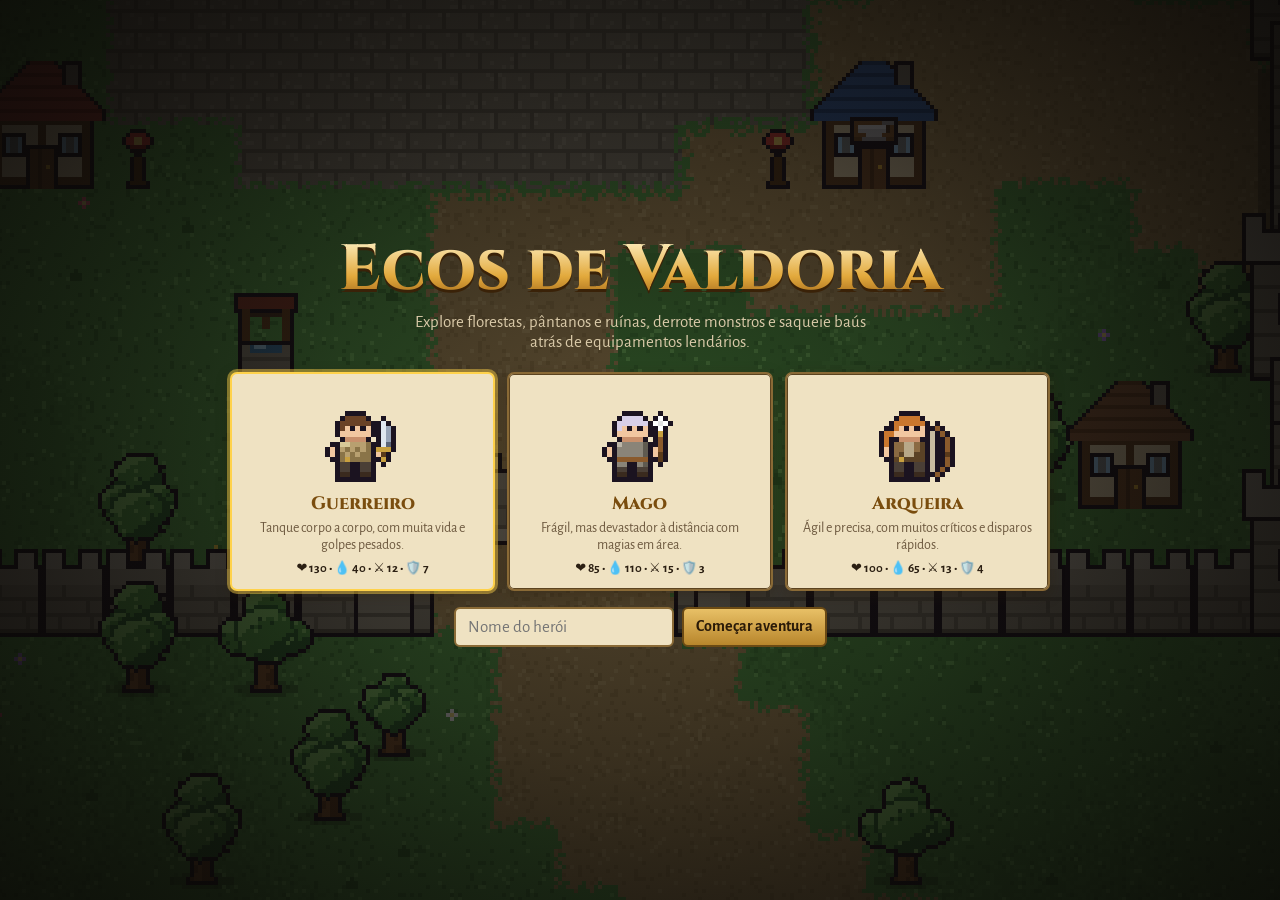
==== index.html @ 2e3dfa40 "Mapa do mundo (tecla M) Janela com os mapas de fora lado a lado, nome, nível, chefes e trilhas entre" ====
<!DOCTYPE html>
<html lang="pt-BR">
<head>
<meta charset="utf-8">
<meta name="viewport" content="width=device-width, initial-scale=1, viewport-fit=cover, user-scalable=no">
<title>Ecos de Valdoria</title>
<link rel="preconnect" href="https://fonts.googleapis.com"><link rel="preconnect" href="https://fonts.gstatic.com" crossorigin>
<link href="https://fonts.googleapis.com/css2?family=Cinzel:wght@600;800&family=Alegreya+Sans:wght@400;500;700;800&family=Pixelify+Sans:wght@500;700&display=swap" rel="stylesheet">
<link rel="stylesheet" href="css/estilo.css">
<link rel="manifest" href="manifest.json"><meta name="theme-color" content="#120e0b">
<link rel="icon" type="image/png" href="icones/favicon-32.png"><link rel="apple-touch-icon" href="icones/icone-apple-180.png">
<meta name="mobile-web-app-capable" content="yes"><meta name="apple-mobile-web-app-capable" content="yes"><meta name="apple-mobile-web-app-status-bar-style" content="black-translucent"><meta name="apple-mobile-web-app-title" content="Valdoria">
<script>/* modo de teste (index.html?teste, ?medir para o medidor de equilíbrio, ?mapa para o mapa-múndi): anota erros desde o carregamento */if(/[?&](teste|medir|mapa)\b/.test(location.search)){window.__errs=[];addEventListener('error',e=>__errs.push(e.message+' ('+(e.filename||'').split('/').pop()+':'+e.lineno+')'));}</script>
</head>
<body>
<div id="game">
<canvas id="cv"></canvas><div id="vinheta"></div>
<div id="hud" class="hidden">
 <div id="pframe" class="frame"><canvas id="portrait" width="16" height="16"></canvas>
  <div class="pinfo"><div class="pname"><span id="pName"></span> <small>Nv <b id="pLvl">1</b> · Classe <b id="pJob">1</b> • <span id="pTitle"></span></small></div>
   <div class="bar hp"><i id="hpFill"></i><span id="hpTxt"></span></div>
   <div class="bar mp"><i id="mpFill"></i><span id="mpTxt"></span></div>
   <div class="bar xp" title="Experiência de Base"><i id="xpFill"></i></div>
   <div class="bar xp jxp" title="Experiência de Classe"><i id="jxpFill"></i></div></div></div>
 <div id="tframe" class="frame hidden"><div class="tname" id="tName"></div><div class="bar hp"><i id="tFill"></i><span id="tTxt"></span></div></div>
 <div id="mapbox" class="frame"><canvas id="mini" width="360" height="270"></canvas><div id="zoneName"></div></div>
 <div id="log"></div>
 <div id="tonics"></div>
 <div id="quest" class="frame hidden"></div>
 <button id="prompt" class="frame hidden"></button>
 <div id="joy"><div id="joyBase"><i id="joyKnob"></i></div></div>
 <div id="hotbar" class="frame"></div>
 <div id="side"><div id="goldBox" class="frame">🪙 <span id="gold">0</span></div>
  <button class="frame ib" id="bagBtn" aria-label="Bolsa">🎒<small>I</small></button>
  <button class="frame ib" id="treeBtn" aria-label="Árvore de habilidades">🌟<small>T</small><b id="treeBadge" class="badge"></b></button>
  <button class="frame ib" id="attrBtn" aria-label="Atributos">📊<small>P</small><b id="attrBadge" class="badge"></b></button>
  <button class="frame ib" id="diaBtn" aria-label="Diário de missões">📜<small>J</small><b id="diaBadge" class="badge"></b></button>
  <button class="frame ib" id="mundoBtn" aria-label="Mapa do mundo">🗺<small>M</small></button>
  <button class="frame ib" id="helpBtn" aria-label="Ajuda">❓</button></div>
 <div id="banner"><b id="bT"></b><span id="bS"></span></div>
 <div id="tip" class="frame hidden"></div>
</div>

<div id="bag" class="panel frame hidden">
 <div class="phead"><h2>Personagem e bolsa</h2><button class="x" data-close="bag" aria-label="Fechar">✕</button></div>
 <div class="bagbody">
  <div id="bagLeft"><div class="tabs dollTabs"><button class="btn sm tab on" data-dv="eq">Equipados</button><button class="btn sm tab" data-dv="st">Status</button></div><div class="doll">
    <div></div><button class="slot" data-eq="elmo"></button><div></div>
    <button class="slot" data-eq="arma"></button><div class="big"><img id="dollImg" alt=""></div><button class="slot" data-eq="anel"></button>
    <div></div><div></div>
    <div></div><button class="slot" data-eq="peito"></button><div></div>
   </div>
   <div class="doll" style="grid-template-rows:58px;margin-top:6px"><div></div><button class="slot" data-eq="botas"></button><div></div></div>
   <div class="stats" id="statsBox"></div></div>
  <div><div class="tabs" id="bagTabs"><button class="btn sm tab" data-tab="uso">Consumíveis</button><button class="btn sm tab" data-tab="equip">Equipamentos</button><button class="btn sm tab" data-tab="etc">Itens</button></div>
   <div class="bar wt" title="Peso: acima de 50% você não regenera; acima de 90% não luta"><i id="wFill"></i><span id="wTxt"></span></div>
   <div class="invhead"><span id="invCount"></span><button class="btn sm" id="sortBtn">Organizar</button></div>
   <div class="grid" id="invGrid"></div>
   <div class="detail" id="detail"></div></div>
 </div>
</div>

<div id="shop" class="panel frame hidden">
 <div class="phead"><h2>Mercador Bento</h2><button class="x" data-close="shop" aria-label="Fechar">✕</button></div>
 <p class="flav">"Poções frescas e ouro justo pelo seu saque, aventureiro!"</p>
 <div class="shoprow"><span>🧪 Poção de vida<br><small>Recupera 45% da vida</small></span><button class="btn sm" data-buy="hp,1">20g</button><button class="btn sm" data-buy="hp,5">5 por 90g</button></div>
 <div class="shoprow"><span>💧 Poção de mana<br><small>Recupera 45% da mana</small></span><button class="btn sm" data-buy="mp,1">20g</button><button class="btn sm" data-buy="mp,5">5 por 90g</button></div>
 <div class="shoprow"><button class="btn" data-sell="0">Vender itens comuns</button><button class="btn" data-sell="1">Vender comuns e incomuns</button></div>
 <div class="shoprow"><button class="btn" id="sellMats">Vender todos os materiais</button></div>
 <div class="shoprow"><button class="btn gold" id="shopBag">Abrir a bolsa para vender um item</button></div>
</div>

<div id="help" class="panel frame hidden">
 <div class="phead"><h2>Como jogar</h2><button class="x" data-close="help" aria-label="Fechar">✕</button></div>
 <ul>
  <li><kbd>WASD</kbd> ou setas para andar, ou clique/toque no chão</li>
  <li>Clique num monstro para atacar; <kbd>Espaço</kbd> ataca o mais próximo</li>
  <li><kbd>1</kbd> a <kbd>6</kbd> habilidades • <kbd>Tab</kbd> troca de alvo</li>
  <li><kbd>Q</kbd> poção de vida • <kbd>R</kbd> poção de mana</li>
  <li><kbd>E</kbd> abre baús e fala com o mercador</li>
  <li>Na <b>Guilda de Valdor</b>, o mural tem missões: traga materiais dos monstros e ganhe ouro e XP</li>
  <li>No bar da Guilda, a <b>taverneira</b> vende tônicos: +5 num atributo por 10 minutos</li>
  <li>A bolsa tem 3 abas e um limite de <b>peso</b>: acima de 50% você não regenera, acima de 90% não luta</li>
  <li><kbd>T</kbd> árvore de habilidades • <kbd>P</kbd> atributos • <kbd>I</kbd> bolsa • <kbd>J</kbd> diário de missões • <kbd>M</kbd> mapa do mundo • <kbd>Esc</kbd> fecha janelas</li>
  <li>Dois níveis: o de <b>Base</b> dá pontos de atributo (P) e o de <b>Classe</b> dá pontos de habilidade (T)</li>
 </ul>
 <p>Quanto mais longe da vila, mais fortes os monstros e melhores os baús. Os baús dourados no minimapa guardam saque. Cuidado: alguns baús mordem. No canto nordeste dorme o Wyrm Carmesim.</p>
 <p>Círculos vermelhos no chão avisam golpes fortes: saia de dentro deles. O progresso é salvo neste navegador.</p>
 <p class="toqueonly">No celular: arraste o polegar no canto esquerdo para andar e toque nos botões redondos à direita para atacar e usar habilidades. Tocar no chão ou num monstro também funciona.</p>
 <div class="ctlrow"><b>Controles</b><button class="btn sm" data-ctl="auto">Automático</button><button class="btn sm" data-ctl="toque">Toque</button><button class="btn sm" data-ctl="teclado">Teclado e mouse</button><button class="btn sm" id="fullBtn">Tela cheia</button></div>
 <p class="toqueonly">Para instalar o jogo como um app (ícone na tela inicial, tela cheia e funciona sem internet): no Android, toque em <b>Instalar</b> abaixo ou no menu ⋮ do navegador → <b>Instalar app</b>; no iPhone, toque em <b>Compartilhar</b> → <b>Adicionar à Tela de Início</b>.</p>
 <p><button class="btn sm gold hidden" data-inst>📲 Instalar o jogo</button></p>
 <div class="ctlrow"><b>Qualidade</b><button class="btn sm" data-qual="auto">Automática</button><button class="btn sm" data-qual="alta">Alta</button><button class="btn sm" data-qual="leve">Leve (celular simples)</button></div>
</div>
<div id="girar" class="overlay"><div><b>↻</b>Gire o celular para jogar deitado</div></div>

<div id="tree" class="panel frame hidden"><div class="phead"><h2>Árvore de habilidades</h2><span id="treePts" class="pts"></span><button class="x" data-close="tree" aria-label="Fechar">✕</button></div><div id="treeTabs" class="tabs"></div><div id="treeBody"></div><div id="treeDet" class="detail"></div></div>
<div id="board" class="panel frame hidden"><div class="phead"><h2>Mural de Missões</h2><button class="x" data-close="board" aria-label="Fechar">✕</button></div><div id="boardBody"></div></div>
<div id="smith" class="panel frame hidden"><div class="phead"><h2>Ferreiro Gorvan</h2><button class="x" data-close="smith" aria-label="Fechar">✕</button></div><div id="smithBody"></div></div>
<div id="mundo" class="panel frame hidden"><div class="phead"><h2>Mapa do mundo</h2><button class="x" data-close="mundo" aria-label="Fechar">✕</button></div><p id="mundoAqui" class="flav"></p><div id="mundoRol"><div class="mwrap"><canvas id="mundoCv"></canvas><i id="mundoPin"></i></div></div><p id="mundoInfo"></p></div>
<div id="diario" class="panel frame hidden"><div class="phead"><h2>Diário de missões</h2><button class="x" data-close="diario" aria-label="Fechar">✕</button></div><div id="diarioTabs" class="tabs"></div><div id="diarioBody"></div></div>
<div id="pedido" class="panel frame hidden"><div class="phead"><h2>Pedido</h2><button class="x" data-close="pedido" aria-label="Fechar">✕</button></div><div id="pedidoBody"></div></div>
<div id="taverna" class="panel frame hidden"><div class="phead"><h2>Bar da Brígida</h2><button class="x" data-close="taverna" aria-label="Fechar">✕</button></div><div id="tavernaBody"></div></div>
<div id="attr" class="panel frame hidden"><div class="phead"><h2>Atributos</h2><span id="attrPts" class="pts"></span><button class="x" data-close="attr" aria-label="Fechar">✕</button></div><div id="attrBody"></div></div>
<div id="mentor" class="panel frame hidden"><div class="phead"><h2>Mestra Elara</h2><button class="x" data-close="mentor" aria-label="Fechar">✕</button></div><div id="mentorBody"></div></div>
<div id="loading" class="hidden"><div class="ld"><small>Viajando para</small><b id="ldName"></b><span id="ldSub"></span><div class="ldbar"><i></i></div></div></div>
<div id="death" class="overlay hidden"><div class="startbox small"><h2>Você foi derrotado</h2><p id="deathTxt"></p><button id="respBtn" class="btn gold">Renascer na vila</button></div></div>

<div id="start" class="overlay"><div class="startbox">
 <h1 class="title">Ecos de Valdoria</h1>
 <p class="sub">Explore florestas, pântanos e ruínas, derrote monstros e saqueie baús atrás de equipamentos lendários.</p>
 <div id="contBox" class="frame hidden"></div>
 <div class="classes" id="classes"></div>
 <div class="namerow"><input id="nameIn" maxlength="14" placeholder="Nome do herói" autocomplete="off" aria-label="Nome do herói"><button id="goBtn" class="btn gold">Começar aventura</button></div>
 <p><button class="btn hidden" data-inst>📲 Instalar o jogo neste aparelho</button></p>
</div></div>
</div>
<script src="js/01-nucleo-sprites-e-mundo.js"></script>
<script src="js/02-jogador-monstros-e-combate.js"></script>
<script src="js/03-habilidades-e-especializacoes.js"></script>
<script src="js/04-arvore-e-mentora.js"></script>
<script src="js/05-boneco-em-camadas.js"></script>
<script src="js/06-guerreiro.js"></script>
<script src="js/07-arqueira.js"></script>
<script src="js/08-mapas-e-portais.js"></script>
<script src="js/09-regiao-pinheiral.js"></script>
<script src="js/10-chefes-mvp.js"></script>
<script src="js/11-caverna.js"></script>
<script src="js/12-inventario.js"></script>
<script src="js/13-guilda.js"></script>
<script src="js/14-valdor.js"></script>
<script src="js/15-casas.js"></script>
<script src="js/16-atributos.js"></script>
<script src="js/17-toque.js"></script>
<script src="js/18-desempenho.js"></script>
<script src="js/19-app.js"></script>
<script src="js/20-taverna.js"></script>
<script src="js/21-arcadia.js"></script>
<script src="js/22-cabana-kaya.js"></script>
<script src="js/23-testes-dev.js"></script>
<script src="js/24-gente-das-cidades.js"></script>
<script src="js/25-sahrem.js"></script>
<script src="js/26-monstros.js"></script>
<script src="js/27-rei-sethkar.js"></script>
<script src="js/28-pedidos.js"></script>
<script src="js/29-diario.js"></script>
<script src="js/30-mapa-mundo.js"></script>
<script src="js/99-interface-e-inicio.js"></script>
<script>if(window.__errs){const s=document.createElement('script');s.src=/[?&]medir\b/.test(location.search)?'tests/medidor.js':/[?&]mapa\b/.test(location.search)?'tests/mapa-mundi.js':'tests/smoke.js';document.body.append(s);}</script>
</body>
</html>
---- css/estilo.css ----
:root{--bg:#120e0b;--panel:#efe2c2;--panel2:#e2d1a8;--edge:#8a6a36;--edge2:#5b4320;--gold:#7a4d0e;--text:#2b1f12;--muted:#6e5a40;--slot:#d8c595;--slotedge:#9a7b48;--shadow:rgba(40,25,10,.35);
--r0:#555;--r1:#1c8a34;--r2:#1f5fc4;--r3:#8a2fc4;--r4:#c05e00;
box-sizing:border-box;padding-top:env(safe-area-inset-top,0px);padding-bottom:env(safe-area-inset-bottom,0px);}
@media (prefers-color-scheme:dark){:root:not([data-theme="light"]){--panel:#231a13;--panel2:#18120d;--edge:#9a7a3e;--edge2:#3a2a14;--gold:#e8c479;--text:#efe4cf;--muted:#a8977c;--slot:#120d09;--slotedge:#4b3a22;--shadow:rgba(0,0,0,.55);--r0:#e2e2e2;--r1:#3ddc5a;--r2:#5aa6ff;--r3:#c566ff;--r4:#ff9a1f;}}
:root[data-theme="dark"]{--panel:#231a13;--panel2:#18120d;--edge:#9a7a3e;--edge2:#3a2a14;--gold:#e8c479;--text:#efe4cf;--muted:#a8977c;--slot:#120d09;--slotedge:#4b3a22;--shadow:rgba(0,0,0,.55);--r0:#e2e2e2;--r1:#3ddc5a;--r2:#5aa6ff;--r3:#c566ff;--r4:#ff9a1f;}
html{scroll-padding-top:env(safe-area-inset-top,0px)}
html,body{height:100%;margin:0;overflow:hidden;background:var(--bg);font-family:"Alegreya Sans",system-ui,sans-serif;color:var(--text)}
*{box-sizing:border-box}
#game{position:relative;width:100%;height:100%;overflow:hidden;touch-action:none;user-select:none;-webkit-user-select:none}
#cv{position:absolute;inset:0;width:100%;height:100%;display:block}
.hidden{display:none!important}
.frame{background:var(--panel);border:2px solid var(--edge);box-shadow:inset 0 0 0 1px var(--edge2),0 4px 14px var(--shadow);border-radius:7px}
button{font:inherit;color:inherit;cursor:pointer}
button:focus-visible,input:focus-visible{outline:2px solid #ffd24a;outline-offset:2px}
.btn{background:var(--panel2);border:2px solid var(--edge);border-radius:6px;padding:7px 12px;font-weight:700}
.btn:hover{filter:brightness(1.12)}
.btn.gold{background:linear-gradient(#e8c066,#b8862c);color:#2a1a08;border-color:#6b4a14}
.btn.sm{padding:4px 9px;font-size:14px}
.btn:disabled{opacity:.45;cursor:default}
/* HUD */
#pframe{position:absolute;left:10px;top:10px;display:flex;gap:8px;padding:7px;width:min(310px,62vw);z-index:5}
#portrait{width:52px;height:52px;image-rendering:pixelated;background:var(--slot);border:2px solid var(--slotedge);border-radius:6px;flex:none}
.pinfo{flex:1;min-width:0}
.pname{font-family:Cinzel,serif;font-weight:800;font-size:14px;color:var(--gold);white-space:nowrap;overflow:hidden;text-overflow:ellipsis}
.pname small{font-family:"Alegreya Sans";color:var(--muted);font-weight:500}
.bar{position:relative;height:14px;margin-top:3px;background:rgba(0,0,0,.5);border:1px solid #000;border-radius:3px;overflow:hidden}
.bar i{position:absolute;left:0;top:0;bottom:0;width:0;transition:width .15s}
.bar span{position:absolute;inset:0;text-align:center;font-size:11px;line-height:12px;color:#fff;font-weight:700;text-shadow:0 1px 2px #000}
.bar.hp i{background:linear-gradient(#f0625a,#a82020)} .bar.mp i{background:linear-gradient(#6aa4ff,#2446b0)}
.bar.xp{height:6px} .bar.xp i{background:linear-gradient(#ffd66a,#b07c10)}
.bar.jxp{margin-top:2px} .bar.jxp i{background:linear-gradient(#8fd0ff,#2a6ab0)}
#tframe{position:absolute;left:50%;top:10px;transform:translateX(-50%);width:min(260px,42vw);padding:6px 8px;z-index:5}
.tname{font-weight:800;font-size:14px;text-align:center;white-space:nowrap;overflow:hidden;text-overflow:ellipsis}
#mapbox{position:absolute;right:10px;top:10px;padding:5px;z-index:5}
#mini{display:block;width:180px;height:135px;border-radius:4px;background:#000}
#zoneName{font-family:Cinzel,serif;font-weight:600;font-size:12px;text-align:center;color:var(--gold);margin-top:3px}
#log{position:absolute;left:10px;bottom:84px;width:min(380px,64vw);font-size:14px;line-height:1.3;color:#f4ead6;text-shadow:0 1px 2px #000,0 0 3px #000;pointer-events:none;z-index:4}
#log div{transition:opacity 1.5s}#log div.old{opacity:0}
#hotbar{position:absolute;left:50%;bottom:10px;transform:translateX(-50%);display:flex;gap:5px;padding:5px;z-index:5}
.hs{position:relative;width:52px;height:52px;background:var(--slot);border:2px solid var(--slotedge);border-radius:7px;display:grid;place-items:center;font-size:25px;padding:0;overflow:hidden}
.hs .k{position:absolute;left:3px;top:1px;font-size:10px;font-weight:800;color:var(--gold)}
.hs .n{position:absolute;right:3px;bottom:1px;font-size:12px;font-weight:800;color:#fff;text-shadow:0 1px 2px #000}
.hs .cd{position:absolute;inset:0;display:grid;place-items:center;font:700 16px "Pixelify Sans",monospace;color:#fff;text-shadow:0 1px 2px #000}
.hs.nomana{filter:grayscale(.8) brightness(.7)} .hs.flash{animation:fl .3s}
@keyframes fl{50%{border-color:#ff4040}}
#side{position:absolute;right:10px;bottom:10px;display:flex;flex-direction:column;gap:6px;align-items:flex-end;z-index:5}
#goldBox{padding:4px 10px;font-weight:800;color:var(--gold)}
.ib{width:48px;height:48px;font-size:22px;padding:0;position:relative}
.ib small{position:absolute;right:3px;bottom:0;font-size:10px;color:var(--gold);font-weight:800}
#prompt{position:absolute;left:50%;bottom:78px;transform:translateX(-50%);padding:6px 14px;font-weight:800;z-index:6;white-space:nowrap}
#banner{position:absolute;left:0;right:0;top:20%;text-align:center;pointer-events:none;z-index:6;opacity:0}
#banner.show{animation:bn 3.2s ease forwards}
#banner b{display:block;font:800 clamp(26px,5vw,44px) Cinzel,serif;color:#ffe3a0;text-shadow:0 2px 0 #5a3a0a,0 0 18px rgba(0,0,0,.8)}
#banner span{font-size:16px;color:#f4ead6;text-shadow:0 1px 3px #000}
@keyframes bn{0%{opacity:0;transform:translateY(8px)}12%{opacity:1;transform:none}80%{opacity:1}100%{opacity:0}}
@media (prefers-reduced-motion:reduce){#banner.show{animation-duration:3.2s;animation-timing-function:steps(1)}}
/* panels */
.panel{position:absolute;z-index:30;top:50%;left:50%;transform:translate(-50%,-50%);width:min(740px,95vw);max-height:min(88vh,720px);overflow:auto;padding:12px 14px}
#shop,#help{width:min(380px,95vw)}
.phead{display:flex;align-items:center;justify-content:space-between;margin-bottom:8px}
.phead h2{font:800 20px Cinzel,serif;color:var(--gold);margin:0}
.x{background:none;border:0;font-size:20px;padding:4px 8px}
.bagbody{display:grid;grid-template-columns:230px 1fr;gap:14px}
.doll{display:grid;grid-template-columns:repeat(3,58px);grid-template-rows:repeat(4,58px);gap:6px;justify-content:center}
.doll .big{grid-column:2;grid-row:2/4;display:grid;place-items:center}
.doll .big img{width:58px;image-rendering:pixelated}
.slot{position:relative;background:var(--slot);border:2px solid var(--slotedge);border-radius:6px;display:grid;place-items:center;cursor:pointer;aspect-ratio:1;padding:0}
.slot img{width:78%;height:78%;image-rendering:pixelated;pointer-events:none}
.slot .ph{font-size:11px;color:var(--muted);text-align:center;line-height:1.1}
.slot .up{position:absolute;right:2px;top:0;color:#3ddc5a;font-size:12px;font-weight:900;text-shadow:0 1px 1px #000}
.slot.sel{outline:2px solid #ffd24a;outline-offset:1px}
.stats{margin-top:10px;font-size:14px;display:grid;grid-template-columns:1fr auto;gap:2px 10px}
.stats b{text-align:right}
.invhead{display:flex;justify-content:space-between;align-items:center;margin-bottom:6px;font-weight:700;color:var(--muted)}
.grid{display:grid;grid-template-columns:repeat(6,1fr);gap:5px}
.detail{margin-top:10px;min-height:120px;background:var(--panel2);border:1px solid var(--edge2);border-radius:6px;padding:8px 10px;font-size:14px}
.detail h3{margin:0 0 2px;font-size:17px}
.detail .meta{color:var(--muted);font-size:13px;margin-bottom:5px}
.detail .acts{display:flex;gap:6px;flex-wrap:wrap;margin-top:8px}
.pos{color:var(--r1);font-weight:700}.neg{color:#d23c3c;font-weight:700}
.r0{color:var(--r0)}.r1{color:var(--r1)}.r2{color:var(--r2)}.r3{color:var(--r3)}.r4{color:var(--r4)}
.flav{font-style:italic;color:var(--muted);margin:0 0 10px}
.shoprow{display:flex;align-items:center;gap:6px;justify-content:space-between;padding:7px 0;border-top:1px solid var(--edge2);flex-wrap:wrap}
.shoprow span{flex:1;min-width:150px}
#help ul{padding-left:18px;margin:6px 0;line-height:1.5}
kbd{background:var(--panel2);border:1px solid var(--edge);border-radius:4px;padding:0 5px;font-size:13px;font-weight:700}
/* overlays */
.overlay{position:absolute;inset:0;z-index:40;display:flex;align-items:center;justify-content:center;background:radial-gradient(ellipse at center,rgba(10,8,6,.55),rgba(10,8,6,.92));overflow:auto;padding:16px}
.startbox{width:min(820px,100%);text-align:center;color:#f4ead6}
.title{font:800 clamp(34px,7vw,64px)/1 Cinzel,serif;margin:0;background:linear-gradient(#fff1c4,#e2a93c 60%,#9a5f14);-webkit-background-clip:text;background-clip:text;color:transparent;filter:drop-shadow(0 3px 0 #3a2208)}
.sub{margin:10px auto 20px;max-width:52ch;color:#d9c9a8;font-size:17px}
.classes{display:grid;grid-template-columns:repeat(3,1fr);gap:12px;margin-bottom:16px}
.ccard{padding:12px;text-align:center;cursor:pointer;color:var(--text)}
.ccard img{width:96px;height:96px;image-rendering:pixelated}
.ccard h3{font:800 18px Cinzel,serif;margin:4px 0;color:var(--gold)}
.ccard p{font-size:14px;margin:0 0 6px;color:var(--muted)}
.ccard .cs{font-size:13px;font-weight:700}
.ccard.on{border-color:#ffd24a;box-shadow:0 0 0 3px rgba(255,210,74,.45),0 4px 14px var(--shadow)}
.namerow{display:flex;gap:8px;justify-content:center;flex-wrap:wrap}
.namerow input{font:inherit;font-size:17px;padding:8px 12px;border-radius:6px;border:2px solid var(--edge);background:var(--panel);color:var(--text);width:220px}
#contBox{margin:0 auto 16px;padding:12px;max-width:440px;color:var(--text)}
#contBox p{margin:0 0 8px}
.small h2{font:800 30px Cinzel,serif;color:#ff8a7a;margin:0 0 8px}
@media (max-width:700px){
 #mini{width:112px;height:84px}
 #tframe{top:auto;bottom:128px;left:50%}
 .hs{width:44px;height:44px;font-size:21px}
 #log{bottom:128px;font-size:13px;width:60vw}
 #prompt{bottom:66px}
 .bagbody{grid-template-columns:1fr}
 .classes{grid-template-columns:1fr}
 .ccard{display:grid;grid-template-columns:72px 1fr;text-align:left;gap:0 10px;align-items:center}
 .ccard img{width:64px;height:64px;grid-row:1/4}
 .ccard p{margin:0}
 #side{bottom:66px}
}
@media (min-width:1150px){#shop{left:24px;transform:translateY(-50%)}#bag{left:auto;right:24px;transform:translateY(-50%)}}
.badge{position:absolute;left:-6px;top:-6px;background:#d23c3c;color:#fff;border-radius:10px;font-size:11px;padding:0 5px;min-width:18px;line-height:18px;font-weight:800}
.badge:empty{display:none}
#quest{position:absolute;left:10px;top:92px;padding:6px 10px;font-size:13px;width:min(310px,62vw);z-index:5}
#quest b{color:var(--gold);font-family:Cinzel,serif}
.hs.empty{opacity:.45}
#tree{width:min(780px,95vw)}#mentor{width:min(560px,95vw)}
.pts{margin-left:auto;margin-right:8px;font-weight:800;color:var(--gold)}
.tabs{display:flex;gap:6px;flex-wrap:wrap;margin-bottom:6px}
.tab.on{background:linear-gradient(#e8c066,#b8862c);color:#2a1a08;border-color:#6b4a14}
.tier{margin:8px 0}.tier h4{margin:0 0 4px;font-size:13px;color:var(--muted);font-weight:700}
.nodes{display:grid;grid-template-columns:repeat(auto-fill,minmax(118px,1fr));gap:6px}
.node{display:flex;flex-direction:column;align-items:center;gap:2px;padding:8px 4px;background:var(--slot);border:2px solid var(--slotedge);border-radius:8px;text-align:center}
.node .ni{font-size:26px;line-height:1.1}.node .nn{font-size:13px;font-weight:700;line-height:1.1}.node .nr{font-size:12px;color:var(--muted);font-weight:800}
.node.has{border-color:#e8b43c}.node.can{box-shadow:0 0 0 2px rgba(61,220,90,.7)}.node.lock{opacity:.45}.node.sel{outline:2px solid #ffd24a;outline-offset:1px}
.node.pas{border-style:dashed}
.slots{display:flex;gap:4px;flex-wrap:wrap;align-items:center;margin-top:8px}
.slots .on{background:linear-gradient(#e8c066,#b8862c);color:#2a1a08}
.why{color:#d2663c;font-weight:700;margin-top:6px}
.spec{padding:10px 12px;margin:8px 0;background:var(--panel2);border:1px solid var(--edge2);border-radius:8px}
.spec h3{margin:0 0 2px;font:800 17px Cinzel,serif}.spec p{margin:4px 0}
.prog{height:10px;background:rgba(0,0,0,.35);border-radius:5px;overflow:hidden;margin:6px 0}.prog i{display:block;height:100%;background:linear-gradient(#ffd66a,#b07c10)}
@media (max-width:700px){.hs{width:36px;height:36px;font-size:18px}#hotbar{gap:3px;padding:4px}#quest{top:86px}}
#loading{position:absolute;inset:0;z-index:35;display:flex;align-items:center;justify-content:center;background:radial-gradient(ellipse at center,var(--ldc,#2a3a2a),#0b0907 75%);transition:opacity .3s;opacity:1}
#loading.out{opacity:0}
.ld{text-align:center;color:#f4ead6;width:min(420px,86vw)}.ld small{letter-spacing:.2em;text-transform:uppercase;color:#d9c9a8;font-size:13px}
.ld b{display:block;font:800 clamp(28px,6vw,44px) Cinzel,serif;color:#ffe3a0;text-shadow:0 2px 0 #3a2208;margin:6px 0}
.ld span{display:block;color:#d9c9a8;margin-bottom:16px}.ldbar{height:6px;background:rgba(0,0,0,.4);border-radius:3px;overflow:hidden}
.ldbar i{display:block;height:100%;width:100%;background:linear-gradient(90deg,#b07c10,#ffd66a);animation:ldb .8s ease-out}
@keyframes ldb{from{width:0}}
/* bolsa em abas e peso */
.bar.wt{height:16px;margin:0 0 6px} .bar.wt i{background:linear-gradient(#b8e07a,#5a8a2a)} .bar.wt span{line-height:14px}
.slot .qt{position:absolute;right:3px;bottom:1px;font-size:11px;font-weight:800;color:#fff;text-shadow:0 1px 2px #000,0 0 2px #000}
.ib.heavy{box-shadow:0 0 0 3px #ffb040} .ib.over{box-shadow:0 0 0 3px #ff4a3a}
/* mural de missões da Guilda */
#board{width:min(600px,95vw)}
#pedido{width:min(560px,95vw)} #pedido .mr{align-items:center;margin-top:4px} #pedido .pic{width:24px;height:24px;image-rendering:pixelated;vertical-align:middle}
.mcard{background:var(--panel2);border:1px solid var(--edge2);border-radius:6px;padding:8px 10px;margin-bottom:8px}
.mcard .mt{display:flex;justify-content:space-between;align-items:baseline;gap:8px;flex-wrap:wrap}
.mcard .mt b{font-family:Cinzel,serif;color:var(--gold)} .mcard small,.muted{color:var(--muted)}
.mcard p{margin:4px 0 6px;font-size:14px} .mcard .mr{display:flex;justify-content:space-between;gap:6px;flex-wrap:wrap;font-size:14px}
.mcard .acts{display:flex;gap:6px;justify-content:flex-end;margin-top:6px}
.mcard.pronta{border-color:#3ddc5a;box-shadow:0 0 0 1px #3ddc5a inset} .mcard.espera{opacity:.6}
/* nome da casa ao passar o mouse */
#tip{position:fixed;z-index:40;pointer-events:none;padding:3px 9px;font:700 14px Cinzel,serif;color:var(--gold);white-space:nowrap}
/* ferreiro */
#smith{width:min(520px,95vw)} #smith .detail div{margin:3px 0}
/* bar da Guilda e tônicos ativos (20); com tônico ativo, a prova da Elara (#quest) desce um pouco */
#taverna{width:min(520px,95vw)} .shoprow.ton img{width:32px;height:32px;image-rendering:pixelated}
#tonics{position:absolute;left:10px;top:92px;display:flex;gap:4px;flex-wrap:wrap;z-index:5;pointer-events:none}
#tonics span{background:rgba(20,12,8,.72);color:#ffe3a0;border:1px solid #6b4a14;border-radius:6px;padding:1px 6px;font:700 12px "Pixelify Sans",monospace}
#tonics:not(:empty)~#quest{top:116px}
@media (max-width:700px){#tonics{top:86px} #tonics:not(:empty)~#quest{top:110px}}
/* janela de atributos (16) */
#attr{width:min(560px,95vw)} #attr .stats{grid-template-columns:1fr auto 1fr auto} #attr .stats em,#attr .av em{color:var(--r1);font-style:normal;font-size:12px}
.attrs{display:flex;flex-direction:column;gap:4px}
.arow{display:flex;align-items:center;gap:6px;padding:5px 6px;border:1px solid var(--edge2);border-radius:6px;background:rgba(0,0,0,.2)}
.arow.main{border-color:var(--gold)} .arow .aic{font-size:20px;width:26px;text-align:center}
.arow .an{flex:1;display:flex;flex-direction:column;line-height:1.2} .arow .an small{color:var(--muted);font-size:12px} .arow .an b small{color:var(--gold)}
.arow .av{font-weight:800;font-size:18px;min-width:44px;text-align:right}
/* controles de toque (17): o body ganha a classe "toque" quando se joga com o dedo */
#joy,#girar,.toqueonly{display:none}
.ctlrow{display:flex;gap:6px;flex-wrap:wrap;align-items:center;margin-top:10px;padding-top:8px;border-top:1px solid var(--edge2)} .ctlrow b{margin-right:4px}
.ctlrow .on{background:linear-gradient(#e8c066,#b8862c);color:#2a1a08;border-color:#6b4a14}
#girar{z-index:60;background:#0b0907;text-align:center;color:#f4ead6;font:700 20px Cinzel,serif;white-space:normal} #girar div{max-width:80vw;line-height:1.3} #girar b{display:block;font-size:64px;color:#ffe3a0;animation:gir 2s ease-in-out infinite}
@keyframes gir{0%,30%{transform:rotate(0)}70%,100%{transform:rotate(90deg)}}
@media (orientation:portrait){body.toque #girar{display:flex}}
body.toque .toqueonly{display:block}
body.toque #joy{display:block;position:absolute;left:0;bottom:0;width:min(40vw,300px);height:min(62vh,280px);z-index:4;touch-action:none}
#joyBase{position:absolute;left:28px;bottom:28px;width:120px;height:120px;border-radius:50%;background:radial-gradient(rgba(255,240,210,.08),rgba(255,240,210,.22));border:2px solid rgba(255,230,180,.5);box-shadow:0 0 0 2px rgba(0,0,0,.3);pointer-events:none}
#joyKnob{position:absolute;left:30px;top:30px;width:56px;height:56px;border-radius:50%;background:radial-gradient(circle at 40% 35%,#f8e8c0,#b8862c);border:2px solid #1b1320;box-shadow:0 2px 6px rgba(0,0,0,.5)}
body.toque #hotbar{left:auto;right:10px;bottom:10px;transform:none;width:300px;height:300px;padding:0;background:none;border:0;box-shadow:none;pointer-events:none}
body.toque #hotbar .hs{position:absolute;width:56px;height:56px;border-radius:50%;font-size:26px;pointer-events:auto;touch-action:none;box-shadow:0 2px 6px rgba(0,0,0,.45)}
body.toque #hotbar .hs .k{display:none} body.toque #hotbar .hs.empty{opacity:.35}
body.toque #hotbar .hs[data-k="Espaço"]{right:0;bottom:0;width:84px;height:84px;font-size:38px}
body.toque #hotbar .hs[data-k="1"]{right:114px;bottom:23px} body.toque #hotbar .hs[data-k="2"]{right:85px;bottom:85px} body.toque #hotbar .hs[data-k="3"]{right:23px;bottom:114px}
body.toque #hotbar .hs[data-k="4"]{right:173px;bottom:57px} body.toque #hotbar .hs[data-k="5"]{right:131px;bottom:131px} body.toque #hotbar .hs[data-k="6"]{right:57px;bottom:173px}
body.toque #hotbar .hs[data-k="Q"]{right:246px;bottom:0;width:48px;height:48px} body.toque #hotbar .hs[data-k="R"]{right:246px;bottom:56px;width:48px;height:48px}
body.toque #mini{width:128px;height:96px}
body.toque #side{top:10px;bottom:auto;right:160px;flex-direction:row;align-items:center} body.toque .ib{width:44px;height:44px;font-size:20px} body.toque .ib small{display:none}
body.toque #tframe{top:84px;bottom:auto;width:min(220px,30vw)} body.toque #quest{width:min(280px,34vw)}
body.toque #log{left:max(33vw,170px);bottom:12px;width:min(320px,calc(100vw - max(33vw,170px) - 330px));font-size:13px} body.toque #prompt{bottom:110px}
/* janelas no modo toque (etapa 2): usam a altura toda, botões maiores e, com o celular deitado, os detalhes ficam ao lado da lista */
body.toque .panel{max-height:calc(100% - 12px);padding:10px 12px}
body.toque .x{min-width:44px;min-height:44px;font-size:24px}
body.toque .btn.sm{min-height:36px;padding:6px 12px}
body.toque .phead{margin-bottom:4px}
@media (orientation:landscape){
 body.toque #bag,body.toque #tree,body.toque #smith{width:min(860px,calc(100vw - 12px))}
 body.toque .bagbody{grid-template-columns:190px 1fr;gap:12px}
 body.toque .bagbody>div:last-child{display:grid;grid-template-columns:1fr minmax(210px,34%);column-gap:10px;align-content:start}
 body.toque #detail,body.toque #treeDet,body.toque #smithBody>.detail{grid-column:2;margin-top:0;position:sticky;top:0;align-self:start;max-height:calc(100vh - 90px);overflow:auto}
 body.toque #detail{grid-row:1/span 4}
 body.toque #invGrid,body.toque #smithBody>.grid{grid-template-columns:repeat(auto-fill,minmax(50px,1fr))}
 body.toque #tree{display:grid;grid-template-columns:1fr minmax(220px,34%);column-gap:12px;align-content:start}
 body.toque #tree>.phead,body.toque #treeTabs{grid-column:1/-1} body.toque #treeBody{grid-column:1} body.toque #treeDet{grid-row:3}
 body.toque #smithBody{display:grid;grid-template-columns:1fr minmax(220px,38%);column-gap:12px;align-items:start}
 body.toque #smithBody>.flav{grid-column:1/-1} body.toque #smithBody>.detail{grid-row:2}
}
/* desempenho (18): vinheta e tom da região numa camada por cima do canvas, abaixo do HUD */
#vinheta{position:absolute;inset:0;pointer-events:none;z-index:1}
/* bolsa no celular: a coluna do boneco mostra "Equipados" ou "Status" (12), um de cada vez */
.dollTabs{display:none}
body.toque .dollTabs{display:flex;justify-content:center}
body.toque #bagLeft.st .doll,body.toque #bagLeft:not(.st) #statsBox{display:none}
body.toque #bagLeft #statsBox{margin-top:4px}
body.toque .doll{grid-template-columns:repeat(3,46px);grid-template-rows:repeat(4,46px);gap:5px} body.toque .doll+.doll{grid-template-rows:46px!important} body.toque .doll .big img{width:46px}
/* telas por cima (início, derrota): centraliza com margem automática, para o topo nunca ficar cortado quando o conteúdo passa da altura da tela */
.overlay{align-items:flex-start} .overlay>*{margin:auto}
/* tela inicial no celular deitado: tudo mais compacto, para caber sem rolar */
@media (orientation:landscape) and (max-height:520px){
 .title{font-size:clamp(26px,5vw,40px)} .sub{margin:4px auto 8px;font-size:14px}
 #start .overlay,#start{padding:8px 12px}
 #contBox{padding:6px 10px;margin-bottom:8px} #contBox p{margin:0 0 4px;font-size:14px} #contBox .btn{padding:5px 14px}
 .classes{gap:8px;margin-bottom:8px} .ccard{padding:6px 8px} .ccard img{width:56px;height:56px} .ccard h3{font-size:16px;margin:0 0 2px} .ccard p{font-size:12.5px;line-height:1.25;margin:0 0 3px} .ccard .cs{font-size:12px}
 .namerow input{font-size:15px;padding:6px 10px} .namerow .btn{padding:6px 12px}
}
@media (orientation:landscape) and (max-height:520px){
 .sub{max-width:92ch}
 #contBox:not(.hidden){display:flex;flex-wrap:wrap;align-items:center;justify-content:center;gap:2px 12px;max-width:620px} #contBox>p:last-child{flex-basis:100%;margin:0!important}
 .ccard .cs{margin-top:1px}
}

/* ícones desenhados das habilidades (03, skIconURL): o tamanho segue a fonte de cada lugar (barra, árvore, detalhe) */
.ski{width:1.4em;height:1.4em;image-rendering:pixelated;vertical-align:middle;display:inline-block;pointer-events:none}
#hotbar .hs .ski{position:absolute;inset:0;width:100%;height:100%;border-radius:5px}
body.toque #hotbar .hs .ski{border-radius:50%}
#hotbar .hs .k{z-index:1;text-shadow:0 1px 2px #000,0 0 2px #000}

/* menu de testes do dono (23, só com ?dev) */
#devBtn{position:fixed;top:6px;left:50%;transform:translateX(-50%);z-index:60;padding:4px 10px;font-weight:800;color:var(--gold);cursor:pointer}
#devm{z-index:61;width:min(460px,95vw)}
#devm .dvnota{margin:0 0 10px;color:var(--muted);font-size:14px}
#devm .dvg{display:grid;grid-template-columns:auto 1fr;gap:8px 12px;align-items:center}
#devm label{font-weight:700}
#devm select,#devm input[type=number]{font:inherit;padding:4px 6px;border:2px solid var(--edge);border-radius:6px;background:var(--panel2);color:var(--text)}
#devm input[type=number]{width:70px}
#devm small{color:var(--muted)}
#devm .dvb{display:flex;flex-wrap:wrap;gap:8px;margin-top:14px}
#devm .dvcmd{display:flex;flex-wrap:wrap;gap:8px;margin-top:12px;padding-top:12px;border-top:2px solid var(--edge)}
#devm #dvCmd{flex:1 1 180px;font:inherit;padding:4px 8px;border:2px solid var(--edge);border-radius:6px;background:var(--panel2);color:var(--text)}
#devmundo{z-index:62;width:min(1100px,96vw);max-height:92vh;overflow:auto}
#devmundo .dvnota{margin:0 0 8px;color:var(--muted);font-size:14px}
#devmundo .mdcv{display:block;width:100%;height:auto;cursor:pointer;border-radius:6px}
#devmundo .mdlist{display:flex;flex-wrap:wrap;gap:6px;margin-top:10px}
#devmundo .mdlist .btn{padding:3px 8px;font-size:13px}
/* diário de missões (29) */
#diario{width:min(560px,95vw)} #diario .mr{margin-top:4px;font-size:14px}
.dbar{height:5px;background:var(--panel);border:1px solid var(--edge2);border-radius:3px;margin:2px 0 4px;overflow:hidden} .dbar i{display:block;height:100%;background:linear-gradient(90deg,#b8862c,#e8c066)}
.dsub{font-family:Cinzel,serif;color:var(--gold);font-size:15px;margin:12px 0 4px} .dnov{margin:0;padding-left:20px;font-size:14px} .dnov li{margin:3px 0}
/* mapa do mundo (30) */
#mundo{width:min(1000px,96vw);text-align:center} #mundo .flav{margin:0 0 6px} #mapbox{cursor:pointer}
.mwrap{position:relative;display:inline-block;line-height:0} #mundoCv{display:block;max-width:100%;max-height:calc(min(88vh,720px) - 130px);border-radius:4px;box-shadow:0 2px 8px rgba(0,0,0,.4)}
#mundoPin{position:absolute;width:12px;height:12px;margin:-6px 0 0 -6px;border-radius:50%;background:#ff3a2a;border:2px solid #fff;box-shadow:0 0 6px #ff3a2a;pointer-events:none;animation:mpin 1.1s ease-in-out infinite}
@keyframes mpin{0%,100%{transform:scale(1)}50%{transform:scale(1.5);box-shadow:0 0 12px 3px #ff6a3a}}
#mundoInfo{margin:6px 0 0;font-size:14px;min-height:20px} #mundoInfo .mvc{color:#e85a3a;font-weight:700}
body.toque #mundoRol{overflow:auto;max-height:calc(100vh - 128px);text-align:left;border-radius:4px} body.toque #mundoCv{max-width:none;max-height:none} body.toque #mundo .flav{font-size:13px;margin:0 0 3px} body.toque #mundoInfo{font-size:12px;margin-top:3px}
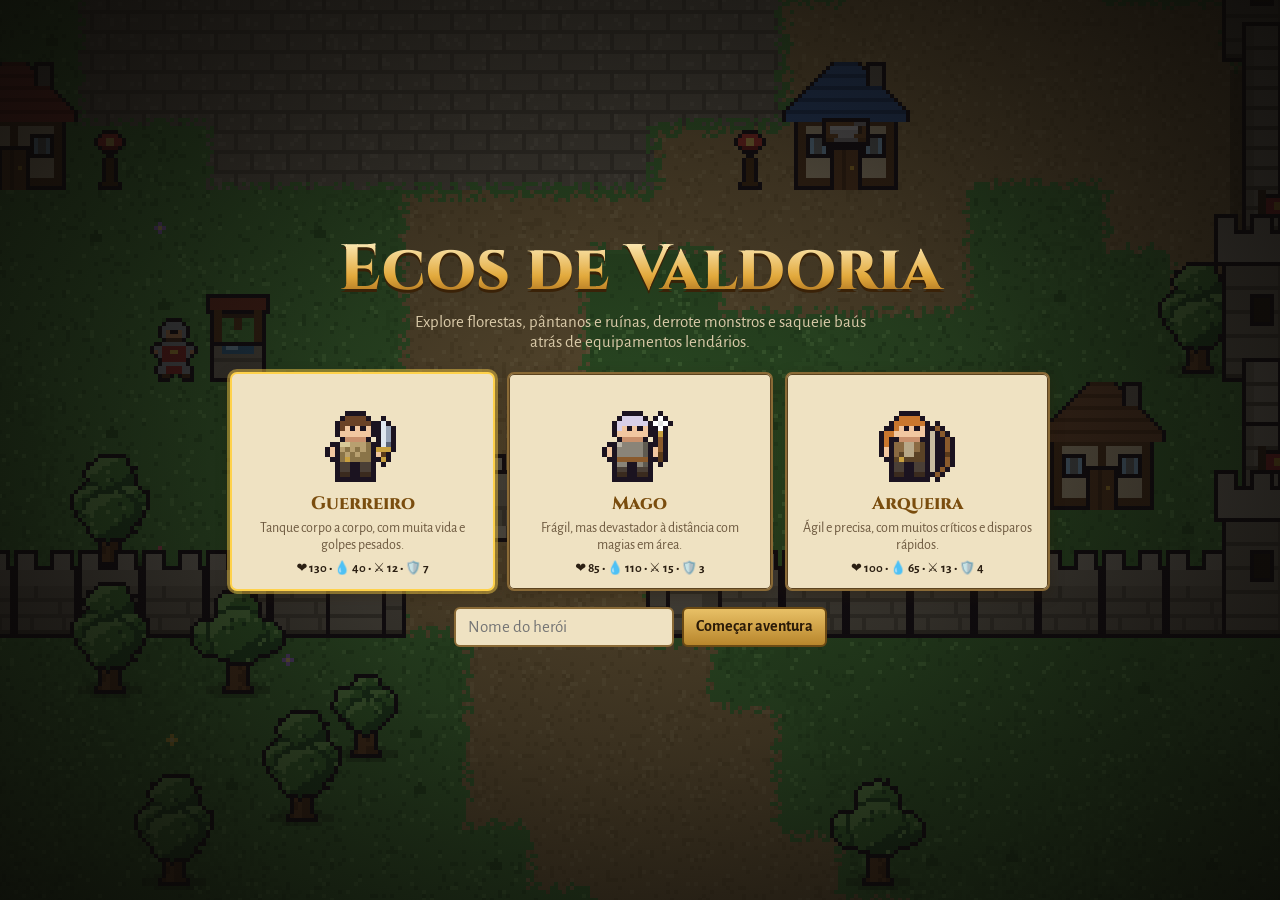
==== commit 9f141346: "Pedidos dos moradores em Valdor, Pinheiral e Arcádia Três moradores por cidade, com pedidos da regiã" ====
--- a/index.html
+++ b/index.html
@@ -145,6 +145,7 @@
 <script src="js/28-pedidos.js"></script>
 <script src="js/29-diario.js"></script>
 <script src="js/30-mapa-mundo.js"></script>
+<script src="js/31-pedidos-cidades.js"></script>
 <script src="js/99-interface-e-inicio.js"></script>
 <script>if(window.__errs){const s=document.createElement('script');s.src=/[?&]medir\b/.test(location.search)?'tests/medidor.js':/[?&]mapa\b/.test(location.search)?'tests/mapa-mundi.js':'tests/smoke.js';document.body.append(s);}</script>
 </body>
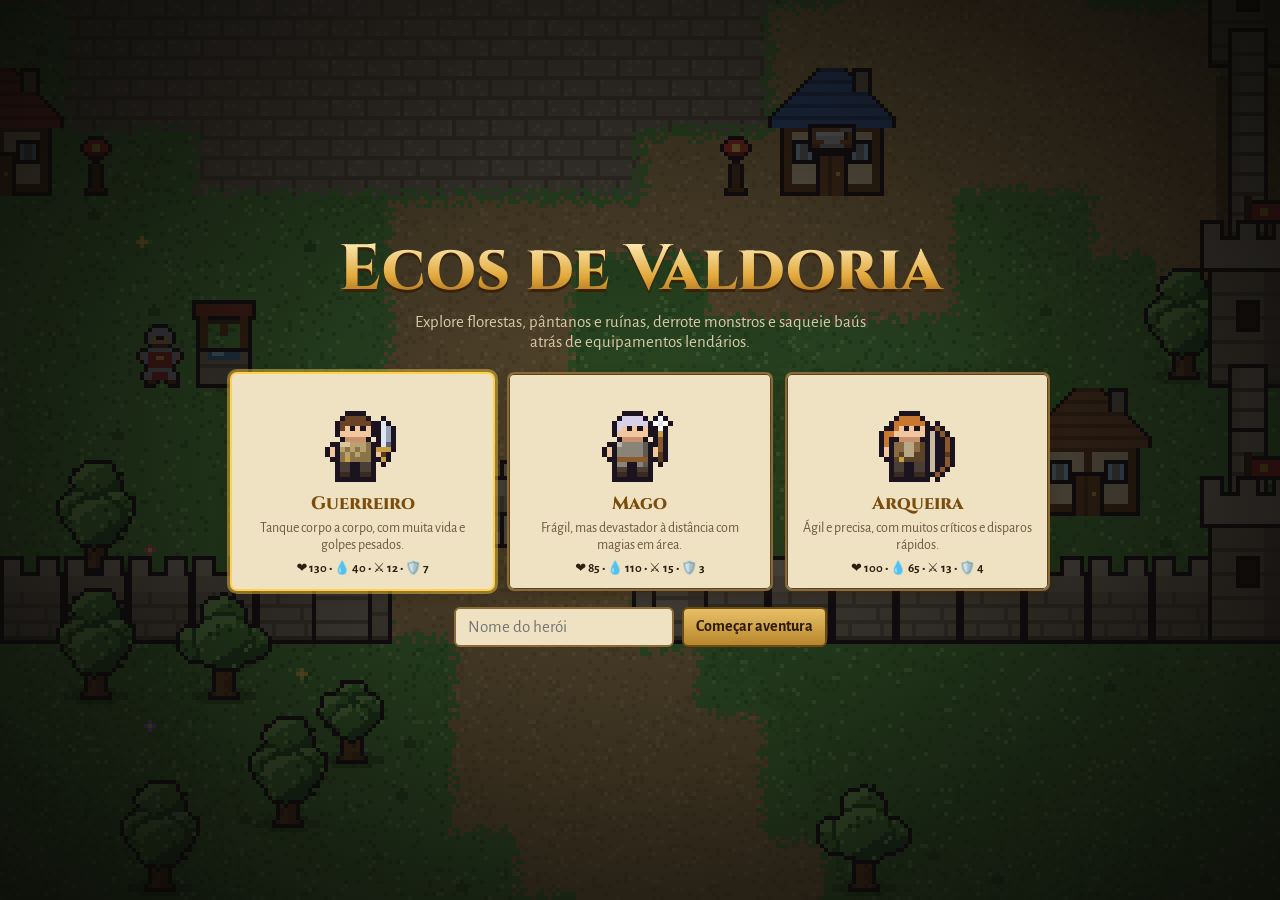
==== commit 0cae20df: "Consumíveis próprios para cada monstro, também nos baús Co-Authored-By: Claude Opus 5.5 (1M context)" ====
--- a/index.html
+++ b/index.html
@@ -146,6 +146,7 @@
 <script src="js/29-diario.js"></script>
 <script src="js/30-mapa-mundo.js"></script>
 <script src="js/31-pedidos-cidades.js"></script>
+<script src="js/32-consumiveis.js"></script>
 <script src="js/99-interface-e-inicio.js"></script>
 <script>if(window.__errs){const s=document.createElement('script');s.src=/[?&]medir\b/.test(location.search)?'tests/medidor.js':/[?&]mapa\b/.test(location.search)?'tests/mapa-mundi.js':'tests/smoke.js';document.body.append(s);}</script>
 </body>
--- a/css/estilo.css
+++ b/css/estilo.css
@@ -165,6 +165,7 @@
 #taverna{width:min(520px,95vw)} .shoprow.ton img{width:32px;height:32px;image-rendering:pixelated}
 #tonics{position:absolute;left:10px;top:92px;display:flex;gap:4px;flex-wrap:wrap;z-index:5;pointer-events:none}
 #tonics span{background:rgba(20,12,8,.72);color:#ffe3a0;border:1px solid #6b4a14;border-radius:6px;padding:1px 6px;font:700 12px "Pixelify Sans",monospace}
+#tonics img{width:14px;height:14px;image-rendering:pixelated;vertical-align:-3px;margin-right:3px}
 #tonics:not(:empty)~#quest{top:116px}
 @media (max-width:700px){#tonics{top:86px} #tonics:not(:empty)~#quest{top:110px}}
 /* janela de atributos (16) */
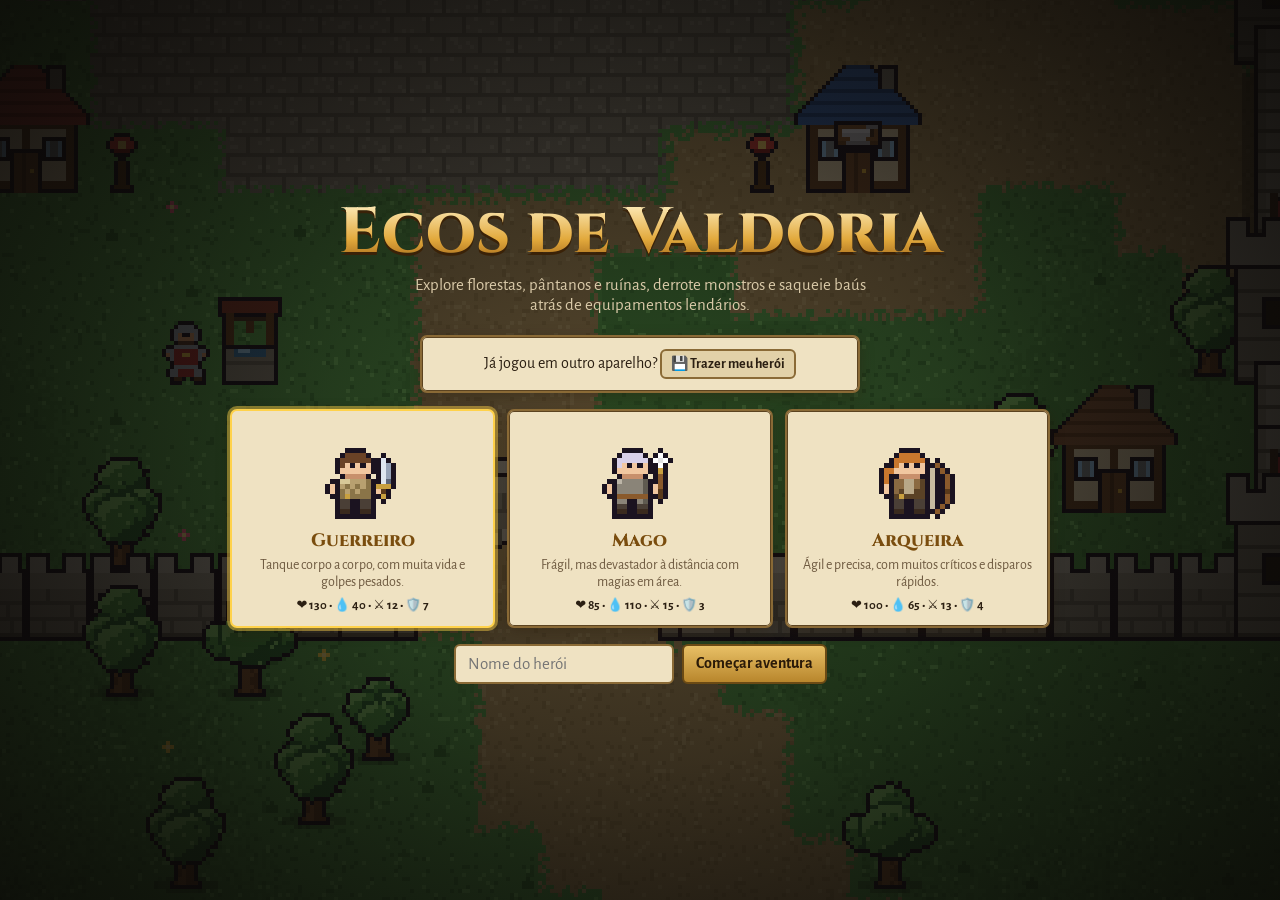
==== commit 741c83dc: "Cópia do herói: exportar e importar o save Co-Authored-By: Claude Opus 5.5 (1M context) <noreply@ant" ====
--- a/index.html
+++ b/index.html
@@ -85,11 +85,12 @@
   <li>Dois níveis: o de <b>Base</b> dá pontos de atributo (P) e o de <b>Classe</b> dá pontos de habilidade (T)</li>
  </ul>
  <p>Quanto mais longe da vila, mais fortes os monstros e melhores os baús. Os baús dourados no minimapa guardam saque. Cuidado: alguns baús mordem. No canto nordeste dorme o Wyrm Carmesim.</p>
- <p>Círculos vermelhos no chão avisam golpes fortes: saia de dentro deles. O progresso é salvo neste navegador.</p>
+ <p>Círculos vermelhos no chão avisam golpes fortes: saia de dentro deles. O progresso é salvo neste navegador; guarde uma cópia do herói (abaixo) para não perdê-lo.</p>
  <p class="toqueonly">No celular: arraste o polegar no canto esquerdo para andar e toque nos botões redondos à direita para atacar e usar habilidades. Tocar no chão ou num monstro também funciona.</p>
  <div class="ctlrow"><b>Controles</b><button class="btn sm" data-ctl="auto">Automático</button><button class="btn sm" data-ctl="toque">Toque</button><button class="btn sm" data-ctl="teclado">Teclado e mouse</button><button class="btn sm" id="fullBtn">Tela cheia</button></div>
  <p class="toqueonly">Para instalar o jogo como um app (ícone na tela inicial, tela cheia e funciona sem internet): no Android, toque em <b>Instalar</b> abaixo ou no menu ⋮ do navegador → <b>Instalar app</b>; no iPhone, toque em <b>Compartilhar</b> → <b>Adicionar à Tela de Início</b>.</p>
  <p><button class="btn sm gold hidden" data-inst>📲 Instalar o jogo</button></p>
+ <div class="ctlrow"><b>Seu herói</b><button class="btn sm gold" id="copiaBtn">💾 Guardar ou trazer uma cópia</button></div>
  <div class="ctlrow"><b>Qualidade</b><button class="btn sm" data-qual="auto">Automática</button><button class="btn sm" data-qual="alta">Alta</button><button class="btn sm" data-qual="leve">Leve (celular simples)</button></div>
 </div>
 <div id="girar" class="overlay"><div><b>↻</b>Gire o celular para jogar deitado</div></div>
@@ -101,6 +102,7 @@
 <div id="diario" class="panel frame hidden"><div class="phead"><h2>Diário de missões</h2><button class="x" data-close="diario" aria-label="Fechar">✕</button></div><div id="diarioTabs" class="tabs"></div><div id="diarioBody"></div></div>
 <div id="pedido" class="panel frame hidden"><div class="phead"><h2>Pedido</h2><button class="x" data-close="pedido" aria-label="Fechar">✕</button></div><div id="pedidoBody"></div></div>
 <div id="taverna" class="panel frame hidden"><div class="phead"><h2>Bar da Brígida</h2><button class="x" data-close="taverna" aria-label="Fechar">✕</button></div><div id="tavernaBody"></div></div>
+<div id="copia" class="panel frame hidden"><div class="phead"><h2>Cópia do herói</h2><button class="x" data-close="copia" aria-label="Fechar">✕</button></div><div id="copiaBody"></div></div>
 <div id="attr" class="panel frame hidden"><div class="phead"><h2>Atributos</h2><span id="attrPts" class="pts"></span><button class="x" data-close="attr" aria-label="Fechar">✕</button></div><div id="attrBody"></div></div>
 <div id="mentor" class="panel frame hidden"><div class="phead"><h2>Mestra Elara</h2><button class="x" data-close="mentor" aria-label="Fechar">✕</button></div><div id="mentorBody"></div></div>
 <div id="loading" class="hidden"><div class="ld"><small>Viajando para</small><b id="ldName"></b><span id="ldSub"></span><div class="ldbar"><i></i></div></div></div>
@@ -147,6 +149,7 @@
 <script src="js/30-mapa-mundo.js"></script>
 <script src="js/31-pedidos-cidades.js"></script>
 <script src="js/32-consumiveis.js"></script>
+<script src="js/33-copia-do-save.js"></script>
 <script src="js/99-interface-e-inicio.js"></script>
 <script>if(window.__errs){const s=document.createElement('script');s.src=/[?&]medir\b/.test(location.search)?'tests/medidor.js':/[?&]mapa\b/.test(location.search)?'tests/mapa-mundi.js':'tests/smoke.js';document.body.append(s);}</script>
 </body>
--- a/css/estilo.css
+++ b/css/estilo.css
@@ -272,3 +272,4 @@
 @keyframes mpin{0%,100%{transform:scale(1)}50%{transform:scale(1.5);box-shadow:0 0 12px 3px #ff6a3a}}
 #mundoInfo{margin:6px 0 0;font-size:14px;min-height:20px} #mundoInfo .mvc{color:#e85a3a;font-weight:700}
 body.toque #mundoRol{overflow:auto;max-height:calc(100vh - 128px);text-align:left;border-radius:4px} body.toque #mundoCv{max-width:none;max-height:none} body.toque #mundo .flav{font-size:13px;margin:0 0 3px} body.toque #mundoInfo{font-size:12px;margin-top:3px}
+#copia{width:min(600px,95vw);z-index:45} #copia h3{margin:10px 0 4px} #copia textarea{width:100%;box-sizing:border-box;font:12px/1.3 monospace;resize:vertical;background:var(--slot);color:var(--text);border:1px solid var(--slotedge);border-radius:6px;padding:6px;word-break:break-all} #copia .acts{display:flex;flex-wrap:wrap;gap:6px;align-items:center;margin-top:6px} #copia label.btn{cursor:pointer}
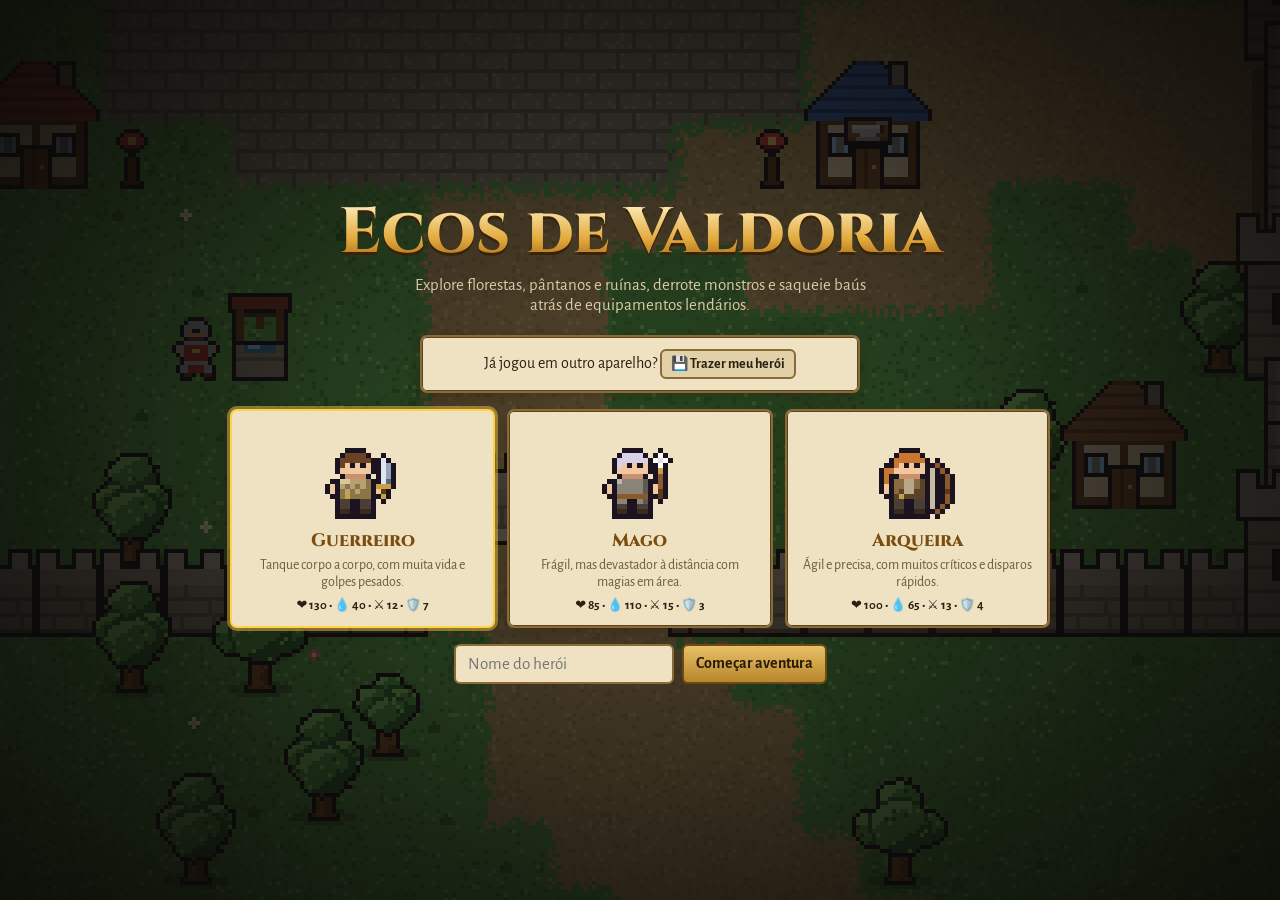
==== commit 0eaec504: "Campos novos: Vale dos Lenhadores e Bosque dos Sussurros Vale dos Lenhadores (nível 4 a 8) entre a E" ====
--- a/index.html
+++ b/index.html
@@ -150,6 +150,7 @@
 <script src="js/31-pedidos-cidades.js"></script>
 <script src="js/32-consumiveis.js"></script>
 <script src="js/33-copia-do-save.js"></script>
+<script src="js/34-campos.js"></script>
 <script src="js/99-interface-e-inicio.js"></script>
 <script>if(window.__errs){const s=document.createElement('script');s.src=/[?&]medir\b/.test(location.search)?'tests/medidor.js':/[?&]mapa\b/.test(location.search)?'tests/mapa-mundi.js':'tests/smoke.js';document.body.append(s);}</script>
 </body>
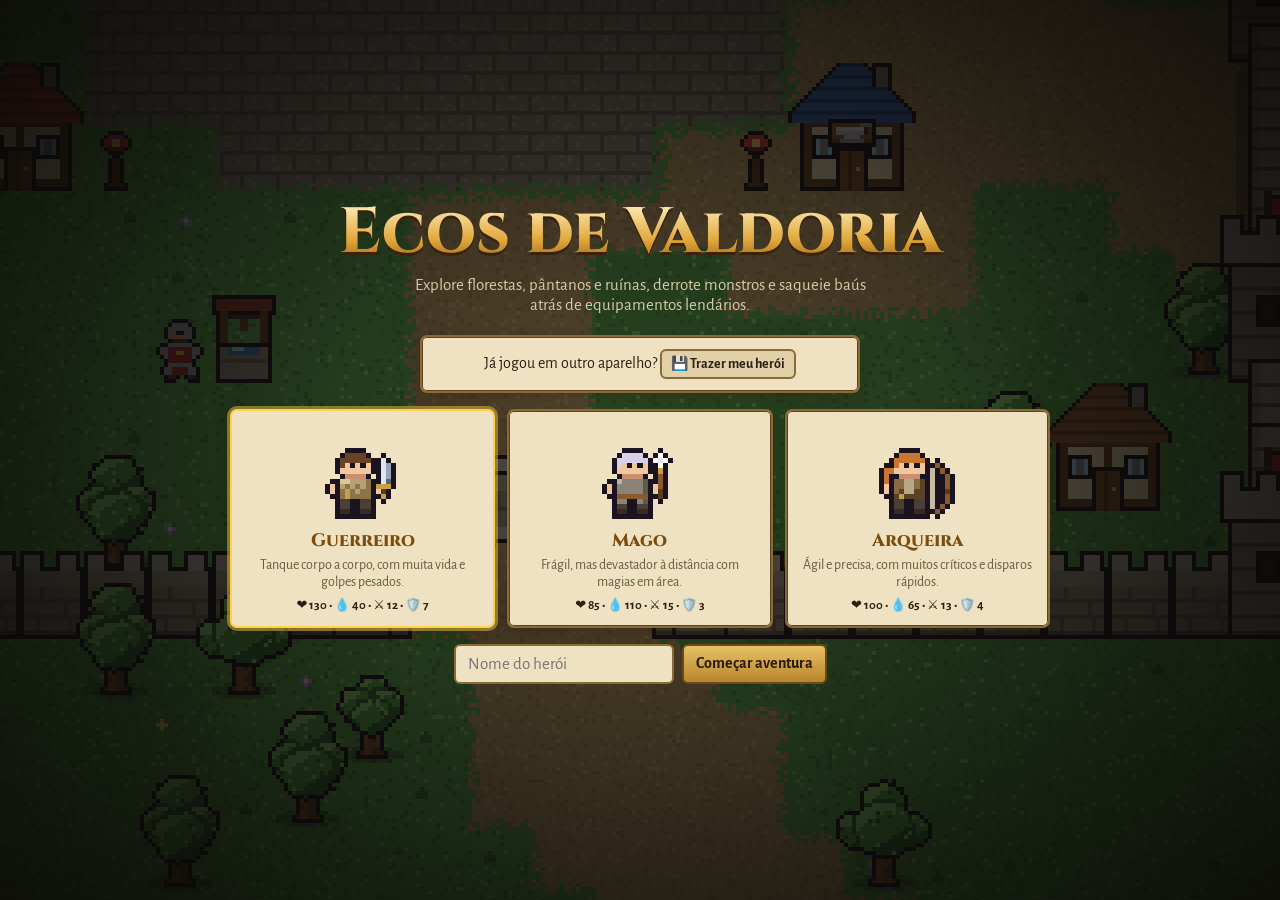
==== commit 135a8580: "Regiões novas: o Porto de Maresia e Altaforja, nas Montanhas Porto de Maresia (35): a Encosta 07 lev" ====
--- a/index.html
+++ b/index.html
@@ -151,6 +151,8 @@
 <script src="js/32-consumiveis.js"></script>
 <script src="js/33-copia-do-save.js"></script>
 <script src="js/34-campos.js"></script>
+<script src="js/35-porto.js"></script>
+<script src="js/36-altaforja.js"></script>
 <script src="js/99-interface-e-inicio.js"></script>
 <script>if(window.__errs){const s=document.createElement('script');s.src=/[?&]medir\b/.test(location.search)?'tests/medidor.js':/[?&]mapa\b/.test(location.search)?'tests/mapa-mundi.js':'tests/smoke.js';document.body.append(s);}</script>
 </body>
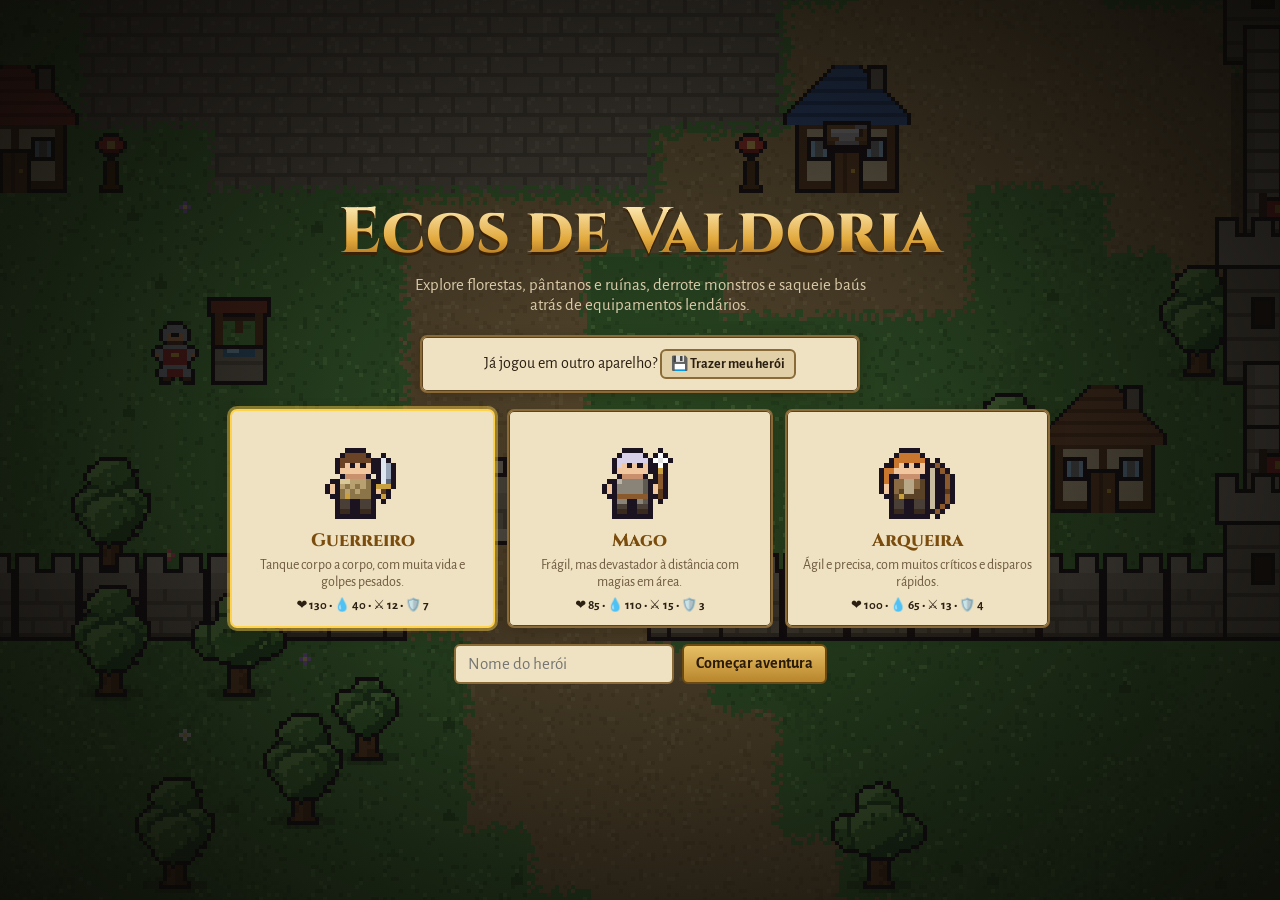
==== commit 994b874f: "A masmorra sob a Torre: o Arquivo Selado e o Mestre Ozren, o Faminto Etapa 5 do plano de 08/10/2026." ====
--- a/index.html
+++ b/index.html
@@ -153,6 +153,7 @@
 <script src="js/34-campos.js"></script>
 <script src="js/35-porto.js"></script>
 <script src="js/36-altaforja.js"></script>
+<script src="js/37-arquivo-selado.js"></script>
 <script src="js/99-interface-e-inicio.js"></script>
 <script>if(window.__errs){const s=document.createElement('script');s.src=/[?&]medir\b/.test(location.search)?'tests/medidor.js':/[?&]mapa\b/.test(location.search)?'tests/mapa-mundi.js':'tests/smoke.js';document.body.append(s);}</script>
 </body>
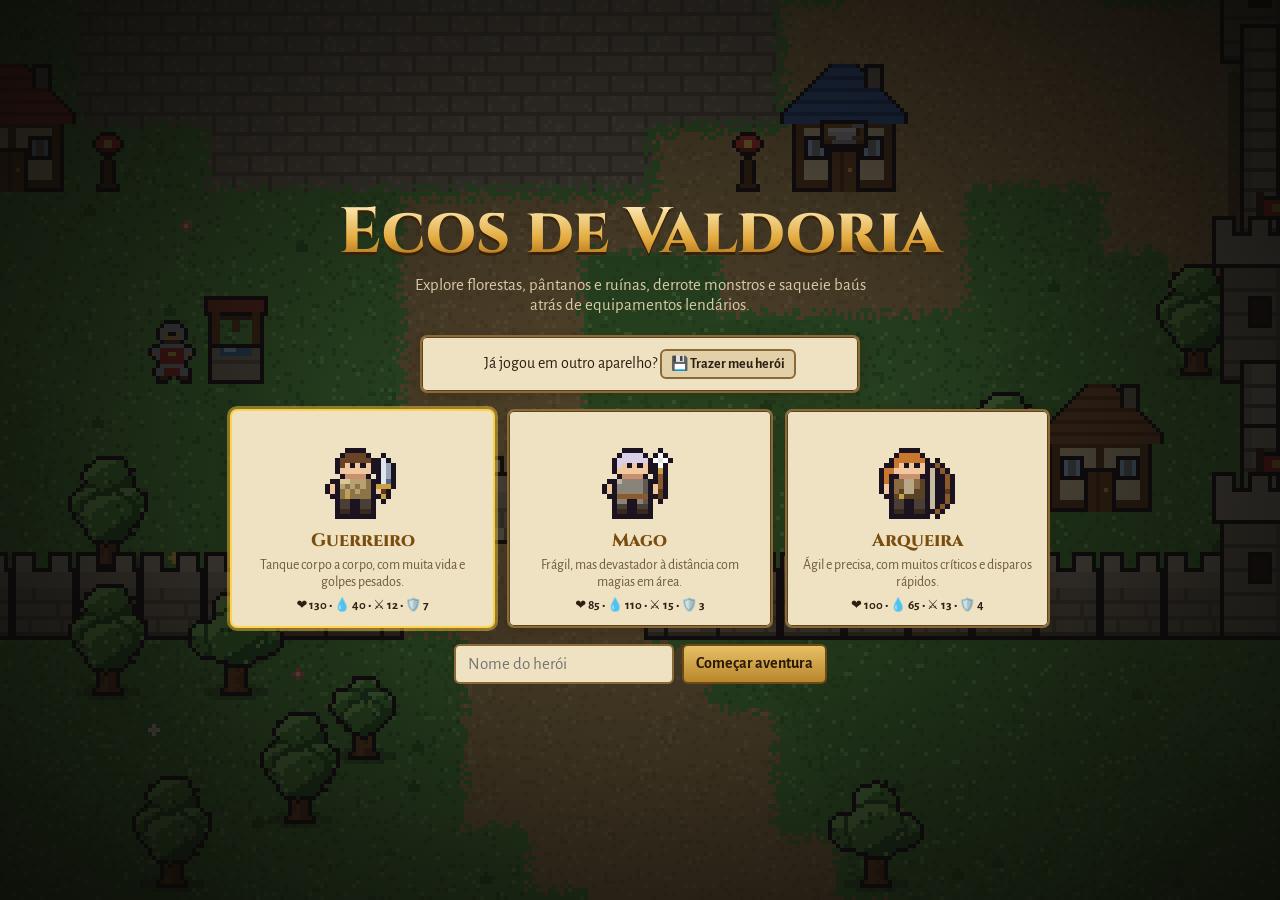
==== commit 0ce5d7d1: "Os Ecos: a Elara conta o objetivo do jogo e os chefes deixam pistas - js/38-ecos.js: conversa da Mes" ====
--- a/index.html
+++ b/index.html
@@ -154,6 +154,7 @@
 <script src="js/35-porto.js"></script>
 <script src="js/36-altaforja.js"></script>
 <script src="js/37-arquivo-selado.js"></script>
+<script src="js/38-ecos.js"></script>
 <script src="js/99-interface-e-inicio.js"></script>
 <script>if(window.__errs){const s=document.createElement('script');s.src=/[?&]medir\b/.test(location.search)?'tests/medidor.js':/[?&]mapa\b/.test(location.search)?'tests/mapa-mundi.js':'tests/smoke.js';document.body.append(s);}</script>
 </body>
